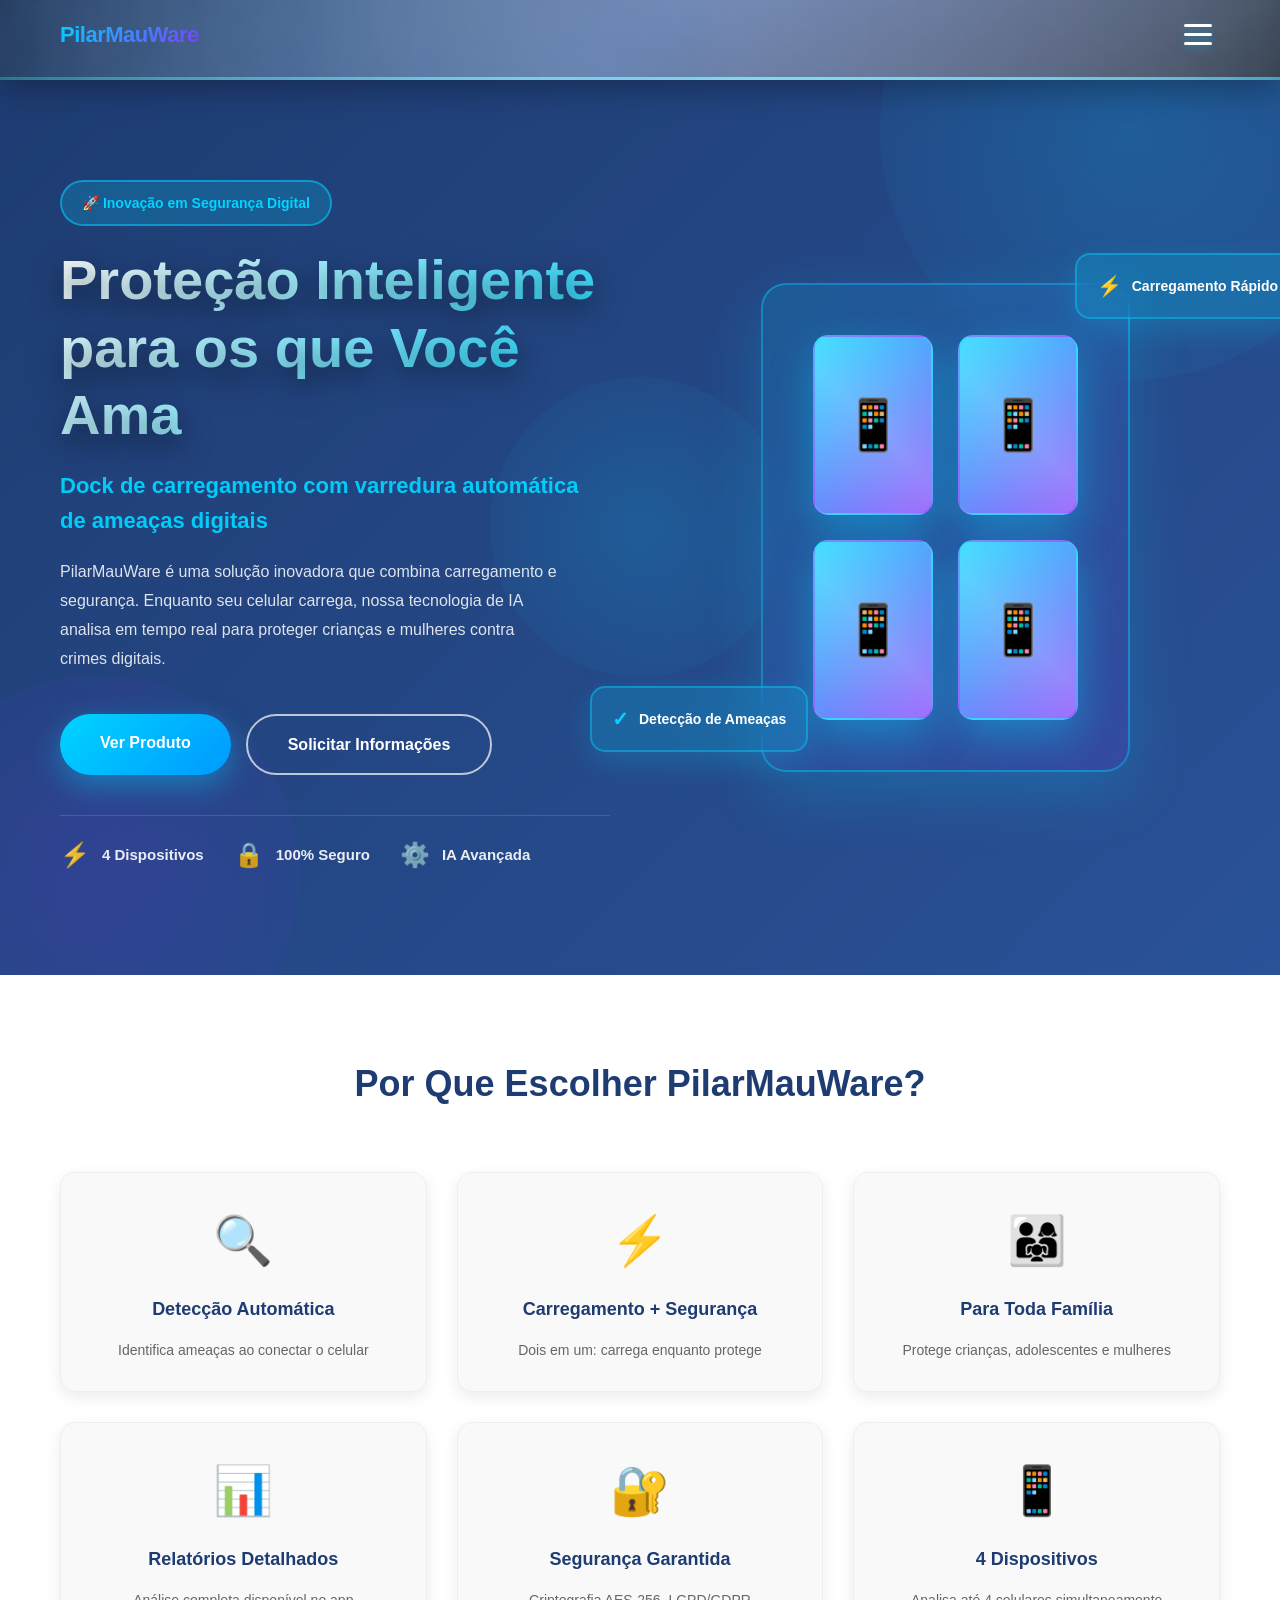
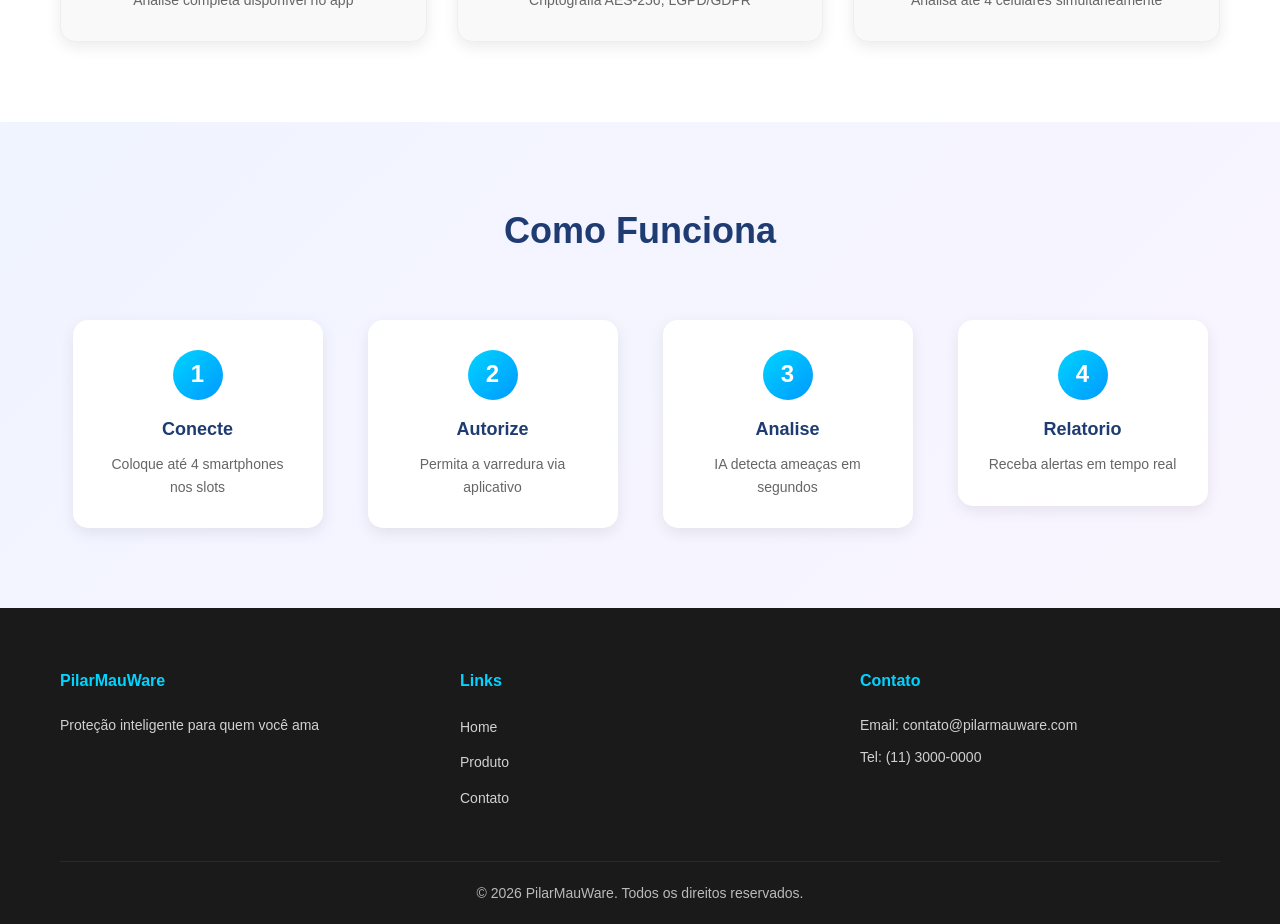
==== index.html @ a8545cc5 "Add files via upload" ====
<!DOCTYPE html>
<html lang="pt-BR">
<head>
    <!-- METADADOS OBRIGATÓRIOS -->
    <meta charset="UTF-8">
    <meta name="viewport" content="width=device-width, initial-scale=1.0">
    <meta name="description" content="PilarMauWare - Dock de carregamento inteligente com varredura de segurança">
    <title>PilarMauWare - Proteção Inteligente para Quem Você Ama</title>
    
    <!-- LINK DO CSS -->
    <link rel="stylesheet" href="css/style.css">
    <link rel="stylesheet" href="css/responsive.css">
</head>
<body>
    <!-- HEADER COM NAVEGAÇÃO -->
    <header class="header">
        <div class="header-background"></div>
        <nav class="navbar">
            <div class="container">
                <div class="logo">
                    <img src="img/ChatGPT Image 23 de fev. de 2026, 15_00_35.png" alt="PilarMauWare Logo" class="logo-img">
                    <span class="logo-text">PilarMauWare</span>
                </div>
                <div class="nav-container">
                    <button class="hamburger" id="hamburger">
                        <span></span>
                        <span></span>
                        <span></span>
                    </button>
                    <ul class="nav-menu" id="navMenu">
                        <li><a href="index.html" class="nav-link">Home</a></li>
                        <li><a href="produto.html" class="nav-link">Produto</a></li>
                        <li><a href="contato.html" class="nav-link">Contato</a></li>
                    </ul>
                </div>
            </div>
        </nav>
    </header>

    <!-- CONTEÚDO PRINCIPAL -->
    <main class="main-content">
        <!-- SEÇÃO HERO - APRESENTAÇÃO DO PRODUTO -->
        <section class="hero">
            <div class="hero-background-shapes">
                <div class="shape shape-1"></div>
                <div class="shape shape-2"></div>
                <div class="shape shape-3"></div>
            </div>
            <div class="container">
                <div class="hero-content">
                    <div class="hero-badge">🚀 Inovação em Segurança Digital</div>
                    <h1 class="hero-title">Proteção Inteligente para os que Você Ama</h1>
                    <p class="hero-subtitle">Dock de carregamento com varredura automática de ameaças digitais</p>
                    <p class="hero-description">
                        PilarMauWare é uma solução inovadora que combina carregamento e segurança. 
                        Enquanto seu celular carrega, nossa tecnologia de IA analisa em tempo real 
                        para proteger crianças e mulheres contra crimes digitais.
                    </p>
                    <div class="hero-buttons">
                        <a href="produto.html" class="btn btn-primary">Ver Produto</a>
                        <a href="contato.html" class="btn btn-secondary">Solicitar Informações</a>
                    </div>
                    <div class="hero-features">
                        <div class="feature-item">
                            <span class="feature-icon">⚡</span>
                            <span class="feature-text">4 Dispositivos</span>
                        </div>
                        <div class="feature-item">
                            <span class="feature-icon">🔒</span>
                            <span class="feature-text">100% Seguro</span>
                        </div>
                        <div class="feature-item">
                            <span class="feature-icon">⚙️</span>
                            <span class="feature-text">IA Avançada</span>
                        </div>
                    </div>
                </div>
                <div class="hero-image">
                    <div class="dock-mockup">
                        <div class="slot slot-1">
                            <div class="phone-icon">📱</div>
                        </div>
                        <div class="slot slot-2">
                            <div class="phone-icon">📱</div>
                        </div>
                        <div class="slot slot-3">
                            <div class="phone-icon">📱</div>
                        </div>
                        <div class="slot slot-4">
                            <div class="phone-icon">📱</div>
                        </div>
                    </div>
                    <div class="floating-card card-1">
                        <span class="card-icon">✓</span>
                        <p>Detecção de Ameaças</p>
                    </div>
                    <div class="floating-card card-2">
                        <span class="card-icon">⚡</span>
                        <p>Carregamento Rápido</p>
                    </div>
                </div>
            </div>
        </section>

        <!-- SEÇÃO DE BENEFICIOS -->
        <section class="benefits">
            <div class="container-centered">
                <h2 class="section-title">Por Que Escolher PilarMauWare?</h2>
                <div class="benefits-grid">
                    <div class="benefit-card">
                        <span class="benefit-icon">🔍</span>
                        <h3>Detecção Automática</h3>
                        <p>Identifica ameaças ao conectar o celular</p>
                    </div>
                    <div class="benefit-card">
                        <span class="benefit-icon">⚡</span>
                        <h3>Carregamento + Segurança</h3>
                        <p>Dois em um: carrega enquanto protege</p>
                    </div>
                    <div class="benefit-card">
                        <span class="benefit-icon">👨‍👩‍👧</span>
                        <h3>Para Toda Família</h3>
                        <p>Protege crianças, adolescentes e mulheres</p>
                    </div>
                    <div class="benefit-card">
                        <span class="benefit-icon">📊</span>
                        <h3>Relatórios Detalhados</h3>
                        <p>Análise completa disponível no app</p>
                    </div>
                    <div class="benefit-card">
                        <span class="benefit-icon">🔐</span>
                        <h3>Segurança Garantida</h3>
                        <p>Criptografia AES-256, LGPD/GDPR</p>
                    </div>
                    <div class="benefit-card">
                        <span class="benefit-icon">📱</span>
                        <h3>4 Dispositivos</h3>
                        <p>Analisa até 4 celulares simultaneamente</p>
                    </div>
                </div>
            </div>
        </section>

        <section class="how-it-works">
            <div class="container-centered">
                <h2 class="section-title">Como Funciona</h2>
                <div class="steps-container">
                    <div class="step">
                        <div class="step-number">1</div>
                        <h3>Conecte</h3>
                        <p>Coloque até 4 smartphones nos slots</p>
                    </div>
                    <div class="step">
                        <div class="step-number">2</div>
                        <h3>Autorize</h3>
                        <p>Permita a varredura via aplicativo</p>
                    </div>
                    <div class="step">
                        <div class="step-number">3</div>
                        <h3>Analise</h3>
                        <p>IA detecta ameaças em segundos</p>
                    </div>
                    <div class="step">
                        <div class="step-number">4</div>
                        <h3>Relatorio</h3>
                        <p>Receba alertas em tempo real</p>
                    </div>
                </div>
            </div>
        </section>
    </main>

    <!-- FOOTER -->
    <footer class="footer">
        <div class="container-centered">
            <div class="footer-content">
                <div class="footer-section">
                    <h4>PilarMauWare</h4>
                    <p>Proteção inteligente para quem você ama</p>
                </div>
                <div class="footer-section">
                    <h4>Links</h4>
                    <ul class="footer-links">
                        <li><a href="index.html">Home</a></li>
                        <li><a href="produto.html">Produto</a></li>
                        <li><a href="contato.html">Contato</a></li>
                    </ul>
                </div>
                <div class="footer-section">
                    <h4>Contato</h4>
                    <p>Email: contato@pilarmauware.com</p>
                    <p>Tel: (11) 3000-0000</p>
                </div>
            </div>
            <div class="footer-bottom">
                <p>&copy; 2026 PilarMauWare. Todos os direitos reservados.</p>
            </div>
        </div>
    </footer>

    <!-- BOTÃO VOLTAR AO TOPO -->
    <button id="backToTop" class="back-to-top" title="Voltar ao topo">
        <span>↑</span>
    </button>

    <!-- JAVASCRIPT -->
    <script src="js/script.js"></script>
</body>
</html>
---- css/style.css ----
/* ================================================== */
/*     PILARMAUWARE - CSS ORGANIZADO E RESPONSIVO    */
/* ================================================== */

/* ==================== RESET E BASE ==================== */

* {
    margin: 0;
    padding: 0;
    box-sizing: border-box;
}

html {
    scroll-behavior: smooth;
}

body {
    font-family: 'Segoe UI', Tahoma, Geneva, Verdana, sans-serif;
    line-height: 1.6;
    color: #333;
    background-color: #f5f5f5;
}

body.menu-open {
    overflow: hidden;
}

/* ==================== CONTAINERS ==================== */

.container {
    max-width: 1200px;
    margin: 0 auto;
    padding: 0 20px;
    display: flex;
    justify-content: space-between;
    align-items: center;
    width: 100%;
    gap: 40px;
}

.container-centered {
    max-width: 1200px;
    margin: 0 auto;
    padding: 0 20px;
    width: 100%;
}

/* ==================== HEADER E NAVEGAÇÃO ==================== */

.header {
    background-image: url('../img/ChatGPT Image 20 de fev. de 2026, 16_58_26.png');
    background-size: cover;
    background-position: center;
    background-repeat: no-repeat;
    background-attachment: fixed;
    position: sticky;
    top: 0;
    z-index: 100;
    color: white;
    padding: 0;
    min-height: 80px;
    border-bottom: 3px solid rgba(0, 212, 255, 0.4);
    box-shadow: 0 8px 32px rgba(0, 0, 0, 0.3);
}

.header::before {
    content: '';
    position: absolute;
    top: 0;
    left: 0;
    right: 0;
    bottom: 0;
    background: linear-gradient(135deg, rgba(30, 60, 114, 0.6) 0%, rgba(42, 82, 152, 0.6) 50%, rgba(15, 32, 39, 0.6) 100%);
    pointer-events: none;
    z-index: 0;
}

.header-background {
    position: absolute;
    top: 0;
    left: 0;
    right: 0;
    height: 100%;
    opacity: 0.3;
    background: radial-gradient(circle at 20% 50%, rgba(0, 212, 255, 0.15) 0%, transparent 50%),
                radial-gradient(circle at 80% 50%, rgba(127, 57, 251, 0.15) 0%, transparent 50%);
    pointer-events: none;
    z-index: 2;
}

@keyframes gradientShift {
    0% { background-position: 0% 50%; }
    50% { background-position: 100% 50%; }
    100% { background-position: 0% 50%; }
}

.navbar {
    width: 100%;
    position: relative;
    z-index: 100;
}

.navbar .container {
    display: flex;
    justify-content: space-between;
    align-items: center;
    padding: 16px 20px;
    gap: 40px;
    position: relative;
    z-index: 100;
    height: 100%;
}

.nav-container {
    display: flex;
    align-items: center;
    gap: 25px;
    position: relative;
}

.logo {
    display: flex;
    align-items: center;
    gap: 12px;
    font-size: 22px;
    font-weight: 900;
    white-space: nowrap;
    transition: all 0.3s ease;
    letter-spacing: -0.5px;
}

.logo:hover {
    transform: scale(1.02);
}

.logo-img {
    display: none;
}

.logo:hover .logo-img {
    filter: drop-shadow(0 6px 20px rgba(0, 212, 255, 0.6));
}

.logo-text {
    background: linear-gradient(135deg, #00d4ff, #7f39fb);
    -webkit-background-clip: text;
    -webkit-text-fill-color: transparent;
    background-clip: text;
    font-weight: 700;
}

.nav-link {
    color: white;
    text-decoration: none;
    transition: all 0.3s ease;
    font-weight: 600;
    font-size: 15px;
    position: relative;
    padding-bottom: 6px;
}

.nav-link::after {
    content: '';
    position: absolute;
    bottom: 0;
    left: 0;
    width: 0;
    height: 2px;
    background: linear-gradient(135deg, #00d4ff, #7f39fb);
    transition: width 0.3s ease;
}

.nav-link:hover::after,
.nav-link.active::after {
    width: 100%;
}

.nav-link:hover,
.nav-link.active {
    color: #00d4ff;
    text-shadow: 0 0 10px rgba(0, 212, 255, 0.5);
}

.hamburger {
    display: flex;
    flex-direction: column;
    background: none;
    border: none;
    cursor: pointer;
    padding: 8px;
    gap: 6px;
    z-index: 102;
    transition: all 0.3s ease;
    position: relative;
    pointer-events: auto;
}

.hamburger:hover {
    transform: scale(1.1);
}

.hamburger span {
    width: 28px;
    height: 3px;
    background: white;
    border-radius: 3px;
    transition: all 0.3s ease;
    box-shadow: 0 2px 8px rgba(0, 212, 255, 0.4);
}

.hamburger.active span:nth-child(1) {
    transform: rotate(45deg) translate(10px, 10px);
}

.hamburger.active span:nth-child(2) {
    opacity: 0;
}

.hamburger.active span:nth-child(3) {
    transform: rotate(-45deg) translate(7px, -7px);
}

.nav-menu {
    position: fixed;
    top: 0;
    left: 0;
    right: 0;
    bottom: 0;
    width: 100vw;
    height: 100vh;
    background-image: url('../img/ChatGPT Image 20 de fev. de 2026, 16_58_26.png');
    background-size: cover;
    background-position: center;
    background-attachment: fixed;
    display: flex;
    flex-direction: column;
    gap: 40px;
    padding: 80px 40px;
    z-index: 99;
    opacity: 0;
    visibility: hidden;
    pointer-events: none;
    transition: opacity 0.5s cubic-bezier(0.4, 0, 0.2, 1),
                visibility 0.5s cubic-bezier(0.4, 0, 0.2, 1);
    justify-content: center;
    align-items: center;
    margin: 0;
    list-style: none;
}

.nav-menu::before {
    content: '';
    position: absolute;
    top: 0;
    left: 0;
    right: 0;
    bottom: 0;
    background: linear-gradient(135deg, rgba(30, 60, 114, 0.7) 0%, rgba(42, 82, 152, 0.7) 50%, rgba(15, 32, 39, 0.7) 100%);
    z-index: -1;
}

.nav-menu.active {
    opacity: 1;
    visibility: visible;
    pointer-events: auto;
}

.nav-menu li {
    width: auto;
    animation: slideUp 0.6s ease-out backwards;
}

.nav-menu li:nth-child(1) {
    animation-delay: 0.2s;
}

.nav-menu li:nth-child(2) {
    animation-delay: 0.4s;
}

.nav-menu li:nth-child(3) {
    animation-delay: 0.6s;
}

@keyframes slideUp {
    from {
        opacity: 0;
        transform: translateY(40px);
    }
    to {
        opacity: 1;
        transform: translateY(0);
    }
}

.nav-menu .nav-link {
    display: inline-block;
    padding: 20px 40px;
    border-radius: 15px;
    background: rgba(0, 212, 255, 0.2);
    border: 2px solid rgba(0, 212, 255, 0.4);
    font-size: 24px;
    font-weight: 700;
    transition: all 0.3s ease;
    backdrop-filter: blur(15px);
}

.nav-menu .nav-link:hover {
    background: rgba(0, 212, 255, 0.4);
    transform: scale(1.05);
    box-shadow: 0 0 30px rgba(0, 212, 255, 0.6);
}

.main-content {
    width: 100%;
}

/* ==================== HERO SECTION ==================== */

.hero {
    background: linear-gradient(135deg, #1e3c72 0%, #2a5298 25%, #0f2027 75%, #1a1a2e 100%);
    background-size: 400% 400%;
    animation: heroBgShift 15s ease infinite;
    color: white;
    padding: 100px 20px;
    min-height: 700px;
    display: flex;
    align-items: center;
    position: relative;
    overflow: hidden;
}

@keyframes heroBgShift {
    0% { background-position: 0% 50%; }
    50% { background-position: 100% 50%; }
    100% { background-position: 0% 50%; }
}

.hero-background-shapes {
    position: absolute;
    top: 0;
    left: 0;
    right: 0;
    bottom: 0;
    overflow: hidden;
    z-index: 0;
}

.shape {
    position: absolute;
    opacity: 0.15;
    border-radius: 50%;
}

.shape-1 {
    width: 500px;
    height: 500px;
    background: radial-gradient(circle, #00d4ff, transparent);
    top: -200px;
    right: -100px;
    animation: floatShape 20s ease-in-out infinite;
}

.shape-2 {
    width: 400px;
    height: 400px;
    background: radial-gradient(circle, #7f39fb, transparent);
    bottom: -100px;
    left: -100px;
    animation: floatShape 15s ease-in-out infinite reverse;
}

.shape-3 {
    width: 300px;
    height: 300px;
    background: radial-gradient(circle, #00d4ff, transparent);
    top: 50%;
    left: 50%;
    transform: translate(-50%, -50%);
    animation: floatShape 25s ease-in-out infinite 5s;
}

@keyframes floatShape {
    0%, 100% { transform: translate(0, 0); }
    50% { transform: translate(50px, 50px); }
}

.hero .container {
    flex-direction: row;
    gap: 60px;
    position: relative;
    z-index: 1;
}

.hero-content {
    flex: 1;
    display: flex;
    flex-direction: column;
    justify-content: center;
    animation: slideInLeft 1s ease-out;
}

@keyframes slideInLeft {
    from {
        opacity: 0;
        transform: translateX(-50px);
    }
    to {
        opacity: 1;
        transform: translateX(0);
    }
}

.hero-badge {
    display: inline-block;
    background: rgba(0, 212, 255, 0.2);
    border: 2px solid rgba(0, 212, 255, 0.5);
    color: #00d4ff;
    padding: 10px 20px;
    border-radius: 50px;
    font-size: 14px;
    font-weight: 600;
    margin-bottom: 20px;
    width: fit-content;
    backdrop-filter: blur(10px);
    animation: pulse 2s ease-in-out infinite;
}

@keyframes pulse {
    0%, 100% { box-shadow: 0 0 20px rgba(0, 212, 255, 0.3); }
    50% { box-shadow: 0 0 40px rgba(0, 212, 255, 0.6); }
}

.hero-title {
    font-size: 56px;
    font-weight: 900;
    margin-bottom: 20px;
    line-height: 1.2;
    text-shadow: 0 10px 30px rgba(0, 0, 0, 0.5);
    background: linear-gradient(135deg, #ffffff, #00d4ff);
    -webkit-background-clip: text;
    -webkit-text-fill-color: transparent;
    background-clip: text;
}

.hero-subtitle {
    font-size: 22px;
    margin-bottom: 20px;
    color: rgba(0, 212, 255, 0.95);
    font-weight: 600;
}

.hero-description {
    font-size: 16px;
    margin-bottom: 40px;
    color: rgba(255, 255, 255, 0.85);
    line-height: 1.8;
    max-width: 500px;
}

.hero-buttons {
    display: flex;
    gap: 15px;
    flex-wrap: wrap;
    margin-bottom: 40px;
}

.hero-features {
    display: flex;
    gap: 30px;
    flex-wrap: wrap;
    padding-top: 20px;
    border-top: 1px solid rgba(0, 212, 255, 0.3);
}

.feature-item {
    display: flex;
    align-items: center;
    gap: 12px;
    font-size: 15px;
    font-weight: 600;
    color: rgba(255, 255, 255, 0.9);
}

.feature-icon {
    font-size: 24px;
    display: flex;
    align-items: center;
    justify-content: center;
}

.hero-image {
    flex: 1;
    display: flex;
    justify-content: center;
    align-items: center;
    position: relative;
    animation: slideInRight 1s ease-out;
}

@keyframes slideInRight {
    from {
        opacity: 0;
        transform: translateX(50px);
    }
    to {
        opacity: 1;
        transform: translateX(0);
    }
}

.dock-mockup {
    display: grid;
    grid-template-columns: 1fr 1fr;
    gap: 25px;
    padding: 50px;
    background: linear-gradient(135deg, rgba(0, 212, 255, 0.15), rgba(127, 57, 251, 0.15));
    border-radius: 25px;
    border: 2px solid rgba(0, 212, 255, 0.4);
    backdrop-filter: blur(20px);
    box-shadow: 0 20px 60px rgba(0, 212, 255, 0.2);
    position: relative;
}

.slot {
    width: 120px;
    height: 180px;
    background: linear-gradient(135deg, #00d4ff, #7f39fb);
    border-radius: 15px;
    display: flex;
    align-items: center;
    justify-content: center;
    font-size: 60px;
    box-shadow: 0 15px 40px rgba(0, 212, 255, 0.4);
    transition: all 0.3s ease;
    border: 2px solid rgba(255, 255, 255, 0.2);
    position: relative;
    overflow: hidden;
}

.slot::before {
    content: '';
    position: absolute;
    top: -50%;
    left: -50%;
    width: 200%;
    height: 200%;
    background: linear-gradient(45deg, transparent, rgba(255, 255, 255, 0.3), transparent);
    animation: shine 3s ease-in-out infinite;
}

@keyframes shine {
    0% { transform: translateX(-100%) translateY(-100%); }
    100% { transform: translateX(100%) translateY(100%); }
}

.slot:hover {
    transform: scale(1.1) translateY(-10px);
    box-shadow: 0 25px 60px rgba(0, 212, 255, 0.6);
}

.phone-icon {
    font-size: 50px;
    position: relative;
    z-index: 1;
}

.slot-1 { animation: floatSlot 4s ease-in-out infinite 0s; }
.slot-2 { animation: floatSlot 4s ease-in-out infinite 0.3s; }
.slot-3 { animation: floatSlot 4s ease-in-out infinite 0.6s; }
.slot-4 { animation: floatSlot 4s ease-in-out infinite 0.9s; }

@keyframes floatSlot {
    0%, 100% { transform: translateY(0px); }
    50% { transform: translateY(-15px); }
}

.floating-card {
    position: absolute;
    background: rgba(0, 212, 255, 0.2);
    border: 2px solid rgba(0, 212, 255, 0.4);
    backdrop-filter: blur(15px);
    border-radius: 15px;
    padding: 15px 20px;
    display: flex;
    align-items: center;
    gap: 10px;
    font-size: 14px;
    font-weight: 600;
    color: white;
    box-shadow: 0 10px 30px rgba(0, 212, 255, 0.2);
    animation: floating 3s ease-in-out infinite;
}

.card-icon {
    font-size: 20px;
    color: #00d4ff;
}

.card-1 {
    bottom: 20px;
    left: -80px;
    animation: floating 3s ease-in-out infinite 0s;
}

.card-2 {
    top: -30px;
    right: -80px;
    animation: floating 3s ease-in-out infinite 1s;
}

@keyframes floating {
    0%, 100% { transform: translateY(0px) scale(1); }
    50% { transform: translateY(-15px) scale(1.05); }
}

/* ==================== BOTÕES ==================== */

.btn {
    padding: 16px 40px;
    border: none;
    border-radius: 50px;
    font-size: 16px;
    font-weight: bold;
    cursor: pointer;
    transition: all 0.3s ease;
    text-decoration: none;
    display: inline-block;
    text-align: center;
    position: relative;
    overflow: hidden;
}

.btn::before {
    content: '';
    position: absolute;
    top: 0;
    left: -100%;
    width: 100%;
    height: 100%;
    background: rgba(255, 255, 255, 0.3);
    transition: left 0.3s ease;
    z-index: 0;
}

.btn:hover::before {
    left: 100%;
}

.btn-primary {
    background: linear-gradient(135deg, #00d4ff, #0099ff);
    color: white;
    box-shadow: 0 10px 30px rgba(0, 212, 255, 0.4);
    position: relative;
    z-index: 1;
}

.btn-primary:hover {
    transform: translateY(-4px);
    box-shadow: 0 15px 50px rgba(0, 212, 255, 0.6);
    background: linear-gradient(135deg, #00e5ff, #00aaff);
}

.btn-secondary {
    background: transparent;
    color: white;
    border: 2px solid rgba(255, 255, 255, 0.7);
    position: relative;
    z-index: 1;
}

.btn-secondary:hover {
    border-color: #00d4ff;
    color: #00d4ff;
    box-shadow: 0 0 20px rgba(0, 212, 255, 0.5);
    background: transparent;
}

/* ==================== SEÇÃO DE BENEFÍCIOS ==================== */

.benefits {
    padding: 80px 20px;
    background: white;
}

.section-title {
    text-align: center;
    font-size: 36px;
    margin-bottom: 60px;
    color: #1e3c72;
}

.benefits-grid {
    display: grid;
    grid-template-columns: repeat(3, 1fr);
    gap: 30px;
}

.benefit-card {
    background: #f9f9f9;
    padding: 30px;
    border-radius: 15px;
    text-align: center;
    box-shadow: 0 5px 15px rgba(0, 0, 0, 0.08);
    transition: all 0.3s ease;
    border: 1px solid #eee;
}

.benefit-card:hover {
    transform: translateY(-10px);
    box-shadow: 0 15px 40px rgba(0, 0, 0, 0.15);
    border-color: #00d4ff;
}

.benefit-icon {
    font-size: 48px;
    margin-bottom: 15px;
    display: inline-block;
}

.benefit-card h3 {
    color: #1e3c72;
    margin-bottom: 15px;
    font-size: 18px;
}

.benefit-card p {
    color: #666;
    line-height: 1.6;
    font-size: 14px;
}

/* ==================== SEÇÃO COMO FUNCIONA ==================== */

.how-it-works {
    padding: 80px 20px;
    background: linear-gradient(135deg, #f0f4ff 0%, #f9f5ff 100%);
}

.steps-container {
    display: flex;
    justify-content: space-around;
    align-items: flex-start;
    flex-wrap: wrap;
    gap: 20px;
}

.step {
    background: white;
    padding: 30px;
    border-radius: 15px;
    text-align: center;
    flex: 1;
    min-width: 200px;
    max-width: 250px;
    box-shadow: 0 5px 15px rgba(0, 0, 0, 0.08);
}

.step-number {
    width: 50px;
    height: 50px;
    background: linear-gradient(135deg, #00d4ff, #0099ff);
    color: white;
    border-radius: 50%;
    display: flex;
    align-items: center;
    justify-content: center;
    font-size: 24px;
    font-weight: bold;
    margin: 0 auto 15px;
}

.step h3 {
    color: #1e3c72;
    margin-bottom: 10px;
    font-size: 18px;
}

.step p {
    color: #666;
    font-size: 14px;
}

/* ==================== FOOTER ==================== */

.footer {
    background: #1a1a1a;
    color: white;
    padding: 60px 20px 20px;
}

.footer-content {
    display: flex;
    flex-wrap: wrap;
    gap: 40px;
    margin-bottom: 40px;
}

.footer-section {
    flex: 1;
    min-width: 200px;
}

.footer-section h4 {
    margin-bottom: 20px;
    color: #00d4ff;
    font-size: 16px;
}

.footer-section p {
    opacity: 0.8;
    line-height: 1.6;
    font-size: 14px;
    margin-bottom: 10px;
}

.footer-links {
    list-style: none;
}

.footer-links li {
    margin-bottom: 10px;
}

.footer-links a {
    color: rgba(255, 255, 255, 0.8);
    text-decoration: none;
    transition: color 0.3s ease;
    font-size: 14px;
}

.footer-links a:hover {
    color: #00d4ff;
}

.footer-bottom {
    text-align: center;
    padding-top: 20px;
    border-top: 1px solid rgba(255, 255, 255, 0.1);
    opacity: 0.7;
    font-size: 14px;
}

/* ==================== FORM STYLES ==================== */


.form-group {
    margin-bottom: 20px;
}

.form-group.full-width {
    grid-column: 1 / -1;
}

.form-group label {
    display: block;
    margin-bottom: 8px;
    font-weight: 500;
    color: #333;
    font-size: 14px;
}

.contact-form {
    display: grid;
    grid-template-columns: 1fr 1fr;
    gap: 20px;
    max-width: 800px;
    margin: 0 auto;
    padding: 30px;
    background: white;
    border-radius: 15px;
    box-shadow: 0 5px 15px rgba(0, 0, 0, 0.1);
}

.contact-form input,
.contact-form textarea,
.contact-form select {
    padding: 12px 15px;
    border: none;
    border-radius: 8px;
    font-family: inherit;
    font-size: 14px;
    border: 1px solid #ddd;
    transition: all 0.3s ease;
}

.contact-form input:focus,
.contact-form textarea:focus,
.contact-form select:focus {
    outline: none;
    border-color: #00d4ff;
    box-shadow: 0 0 0 3px rgba(0, 212, 255, 0.2);
}

.contact-form textarea {
    resize: vertical;
}

.form-error {
    color: #e74c3c;
    font-size: 12px;
    margin-top: 5px;
    display: none;
}

.form-success {
    grid-column: 1 / -1;
    color: #27ae60;
    font-size: 14px;
    padding: 15px;
    background: rgba(39, 174, 96, 0.1);
    border-radius: 8px;
    display: none;
}

.form-checkbox {
    grid-column: 1 / -1;
    display: flex;
    align-items: center;
    gap: 10px;
    margin: 10px 0;
}

.form-checkbox input {
    width: 20px;
    height: 20px;
    margin: 0;
    cursor: pointer;
}

.form-checkbox label {
    margin: 0;
    cursor: pointer;
    font-weight: normal;
}

/* ==================== PÁGINA PRODUTO ==================== */

.price-box {
    background: linear-gradient(135deg, #00d4ff, #0099ff);
    color: white;
    padding: 20px 30px;
    border-radius: 12px;
    margin: 20px 0;
    box-shadow: 0 5px 15px rgba(0, 212, 255, 0.3);
}

.price {
    display: block;
    font-size: 36px;
    font-weight: bold;
    margin-bottom: 5px;
}

.price-label {
    display: block;
    font-size: 14px;
    opacity: 0.95;
}

.product-image {
    display: flex;
    align-items: center;
    justify-content: center;
    background: rgba(255, 255, 255, 0.1);
    border-radius: 20px;
    padding: 40px;
    backdrop-filter: blur(10px);
    min-width: 280px;
}

.product-image img {
    max-width: 100%;
    height: auto;
    border-radius: 15px;
    box-shadow: 0 8px 32px rgba(0, 212, 255, 0.2);
}

.specs-detail-grid {
    display: grid;
    grid-template-columns: repeat(2, 1fr);
    gap: 30px;
    max-width: 1000px;
    margin: 0 auto;
}

.spec-detail {
    background: white;
    padding: 30px;
    border-radius: 15px;
    box-shadow: 0 5px 15px rgba(0, 0, 0, 0.08);
}

.spec-detail h3 {
    color: #1e3c72;
    margin-bottom: 20px;
    font-size: 18px;
}

.spec-detail ul {
    list-style: none;
}

.spec-detail li {
    padding: 10px 0;
    border-bottom: 1px solid #eee;
    color: #666;
}

.spec-detail li:last-child {
    border-bottom: none;
}

.package-contents {
    display: grid;
    grid-template-columns: repeat(2, 1fr);
    gap: 15px;
    max-width: 800px;
    margin: 0 auto;
    padding: 30px;
    background: white;
    border-radius: 15px;
    box-shadow: 0 5px 15px rgba(0, 0, 0, 0.08);
}

.item-check {
    padding: 15px;
    background: #f9f9f9;
    border-radius: 8px;
    border-left: 4px solid #27ae60;
    font-weight: 500;
    color: #333;
}

.purchase-section {
    padding: 80px 20px;
    background: white;
}

.purchase-container {
    display: grid;
    grid-template-columns: 1fr 2fr;
    gap: 40px;
    max-width: 1200px;
    margin: 0 auto;
}

.order-summary {
    background: #f9f9f9;
    padding: 30px;
    border-radius: 15px;
    height: fit-content;
    position: sticky;
    top: 100px;
}

.order-summary h3 {
    color: #1e3c72;
    margin-bottom: 20px;
}

.summary-item {
    display: flex;
    justify-content: space-between;
    padding: 15px 0;
    border-bottom: 1px solid #ddd;
}

.summary-item .free {
    color: #27ae60;
    font-weight: bold;
}

.summary-divider {
    height: 2px;
    background: #1e3c72;
    margin: 20px 0;
}

.summary-total {
    display: flex;
    justify-content: space-between;
    font-size: 18px;
    font-weight: bold;
    color: #1e3c72;
}

.checkout-form {
    background: white;
    padding: 30px;
    border-radius: 15px;
    box-shadow: 0 5px 15px rgba(0, 0, 0, 0.08);
}

.checkout-form h3 {
    color: #1e3c72;
    margin: 30px 0 20px 0;
    font-size: 18px;
}

.checkout-form h3:first-child {
    margin-top: 0;
}

.checkout-form input,
.checkout-form select {
    width: 100%;
    padding: 12px 15px;
    margin-bottom: 15px;
    border: 1px solid #ddd;
    border-radius: 8px;
    font-family: inherit;
    font-size: 14px;
    transition: all 0.3s ease;
}

.checkout-form input:focus,
.checkout-form select:focus {
    outline: none;
    border-color: #00d4ff;
    box-shadow: 0 0 0 3px rgba(0, 212, 255, 0.2);
}

.reviews-section {
    padding: 80px 20px;
    background: linear-gradient(135deg, #f0f4ff 0%, #f9f5ff 100%);
}

.reviews-grid {
    display: grid;
    grid-template-columns: repeat(3, 1fr);
    gap: 30px;
    max-width: 1200px;
    margin: 0 auto;
}

.review-card {
    background: white;
    padding: 30px;
    border-radius: 15px;
    box-shadow: 0 5px 15px rgba(0, 0, 0, 0.08);
    text-align: center;
}

.stars {
    font-size: 24px;
    margin-bottom: 15px;
}

.review-card p {
    color: #666;
    line-height: 1.6;
    margin-bottom: 15px;
}

.review-author {
    font-weight: bold;
    color: #1e3c72;
}

/* ==================== PÁGINA CONTATO ==================== */

.contact-icons {
    display: grid;
    grid-template-columns: 1fr 1fr 1fr;
    gap: 20px;
    padding: 40px;
}

.icon-item {
    font-size: 80px;
    display: flex;
    align-items: center;
    justify-content: center;
    background: rgba(255, 255, 255, 0.1);
    border-radius: 15px;
    backdrop-filter: blur(10px);
}

.contact-content {
    padding: 80px 20px;
    background: white;
}

.contact-wrapper {
    max-width: 1200px;
    margin: 0 auto;
    display: grid;
    grid-template-columns: 1.5fr 1fr;
    gap: 40px;
}

.contact-form-section {
    order: 1;
}

.contact-info-section {
    order: 2;
}

.contact-form-section h2,
.contact-info-section h2 {
    margin-bottom: 30px;
}

.info-box {
    background: #f9f9f9;
    padding: 25px;
    border-radius: 12px;
    margin-bottom: 25px;
    border-left: 4px solid #00d4ff;
}

.info-box h3 {
    color: #1e3c72;
    margin-bottom: 15px;
    font-size: 16px;
}

.info-box p {
    color: #666;
    margin-bottom: 8px;
    font-size: 14px;
}

.info-box a {
    color: #00d4ff;
    text-decoration: none;
    transition: color 0.3s ease;
}

.info-box a:hover {
    color: #0099ff;
    text-decoration: underline;
}

.info-box.social {
    background: linear-gradient(135deg, #f0f4ff, #f9f5ff);
    display: flex;
    flex-direction: column;
    align-items: center;
    text-align: center;
}

.info-box.social .social-links {
    width: 100%;
}

.faq-section {
    padding: 80px 20px;
    background: linear-gradient(135deg, #f0f4ff 0%, #f9f5ff 100%);
}

.faq-grid {
    display: grid;
    grid-template-columns: repeat(2, 1fr);
    gap: 30px;
    max-width: 1000px;
    margin: 0 auto;
}

.faq-item {
    background: white;
    padding: 25px;
    border-radius: 12px;
    box-shadow: 0 5px 15px rgba(0, 0, 0, 0.08);
    border: 1px solid #eee;
}

.faq-item h3 {
    color: #1e3c72;
    margin-bottom: 15px;
    font-size: 16px;
}

.faq-item p {
    color: #666;
    font-size: 14px;
    line-height: 1.6;
}

/* ==================== ANIMAÇÕES CSS ==================== */

@keyframes fadeInDown {
    from {
        opacity: 0;
        transform: translateY(-20px);
    }
    to {
        opacity: 1;
        transform: translateY(0);
    }
}

@keyframes fadeInUp {
    from {
        opacity: 0;
        transform: translateY(20px);
    }
    to {
        opacity: 1;
        transform: translateY(0);
    }
}

@keyframes slideInLeft {
    from {
        opacity: 0;
        transform: translateX(-30px);
    }
    to {
        opacity: 1;
        transform: translateX(0);
    }
}

@keyframes slideInRight {
    from {
        opacity: 0;
        transform: translateX(30px);
    }
    to {
        opacity: 1;
        transform: translateX(0);
    }
}

@keyframes pulse {
    0%, 100% {
        box-shadow: 0 0 0 0 rgba(0, 212, 255, 0.7);
    }
    50% {
        box-shadow: 0 0 0 10px rgba(0, 212, 255, 0);
    }
}

@keyframes glow {
    0%, 100% {
        text-shadow: 0 0 5px rgba(0, 212, 255, 0.5);
    }
    50% {
        text-shadow: 0 0 20px rgba(0, 212, 255, 0.8);
    }
}

.hero-title {
    animation: fadeInDown 0.8s ease-out;
}

.hero-subtitle {
    animation: fadeInDown 0.8s ease-out 0.2s both;
}

.hero-description {
    animation: fadeInUp 0.8s ease-out 0.4s both;
}

.hero-buttons {
    animation: fadeInUp 0.8s ease-out 0.6s both;
}

.benefit-card {
    animation: fadeInUp 0.6s ease-out both;
}

.benefit-card:nth-child(1) { animation-delay: 0.1s; }
.benefit-card:nth-child(2) { animation-delay: 0.2s; }
.benefit-card:nth-child(3) { animation-delay: 0.3s; }
.benefit-card:nth-child(4) { animation-delay: 0.4s; }
.benefit-card:nth-child(5) { animation-delay: 0.5s; }
.benefit-card:nth-child(6) { animation-delay: 0.6s; }

.step {
    animation: slideInLeft 0.6s ease-out both;
}

.step:nth-child(2n) {
    animation-name: slideInRight;
}

.step:nth-child(1) { animation-delay: 0.1s; }
.step:nth-child(2) { animation-delay: 0.2s; }
.step:nth-child(3) { animation-delay: 0.3s; }
.step:nth-child(4) { animation-delay: 0.4s; }

.btn-primary {
    position: relative;
}

.btn-primary:hover {
    animation: pulse 0.6s;
}

/* ==================== RESPONSIVE - TABLET (até 900px) ==================== */

@media (max-width: 900px) {
    .specs-detail-grid,
    .reviews-grid,
    .faq-grid {
        grid-template-columns: 1fr;
    }

    .purchase-container {
        grid-template-columns: 1fr;
    }

    .order-summary {
        position: static;
        top: auto;
    }

    .contact-wrapper {
        grid-template-columns: 1fr;
    }

    .contact-form-section {
        order: 1;
    }

    .contact-info-section {
        order: 2;
    }

    .contact-form {
        grid-template-columns: 1fr;
    }

    .package-contents {
        grid-template-columns: 1fr;
    }
}

/* ==================== RESPONSIVE - MOBILE (até 600px) ==================== */

@media (max-width: 600px) {
    .navbar .container {
        flex-direction: row;
        align-items: center;
        gap: 15px;
    }

    .nav-container {
        gap: 15px;
    }

    .form-group {
        margin-bottom: 15px;
    }

    .contact-form {
        grid-template-columns: 1fr;
        padding: 20px;
        gap: 15px;
    }

    .price-box {
        padding: 15px 20px;
    }

    .price {
        font-size: 28px;
    }

    .price-label {
        font-size: 12px;
    }

    .product-image {
        padding: 20px;
        min-width: 200px;
    }

    .specs-detail-grid {
        grid-template-columns: 1fr;
        gap: 20px;
    }

    .spec-detail {
        padding: 20px;
    }

    .package-contents {
        grid-template-columns: 1fr;
        padding: 20px;
        gap: 12px;
    }

    .item-check {
        padding: 12px;
        font-size: 14px;
    }

    .purchase-section {
        padding: 40px 20px;
    }

    .purchase-container {
        gap: 20px;
    }

    .order-summary {
        padding: 20px;
    }

    .checkout-form {
        padding: 20px;
    }

    .checkout-form input,
    .checkout-form select {
        margin-bottom: 12px;
        padding: 10px 12px;
        font-size: 13px;
    }

    .reviews-section {
        padding: 40px 20px;
    }

    .reviews-grid {
        gap: 20px;
    }

    .review-card {
        padding: 20px;
    }

    .stars {
        font-size: 20px;
    }

    .contact-icons {
        grid-template-columns: 1fr;
        gap: 15px;
        padding: 20px;
    }

    .icon-item {
        font-size: 60px;
        padding: 30px;
    }

    .contact-content {
        padding: 40px 20px;
    }

    .contact-wrapper {
        gap: 30px;
    }

    .info-box {
        padding: 20px;
        margin-bottom: 20px;
    }

    .info-box h3 {
        font-size: 14px;
    }

    .info-box p {
        font-size: 13px;
    }

    .faq-section {
        padding: 40px 20px;
    }

    .faq-grid {
        gap: 20px;
    }

    .faq-item {
        padding: 20px;
    }

    .faq-item h3 {
        font-size: 14px;
    }

    .faq-item p {
        font-size: 13px;
    }
}

/* ==================== BOT\u00c3O VOLTAR AO TOPO ==================== */

.back-to-top {
    position: fixed;
    bottom: 30px;
    right: 30px;
    width: 50px;
    height: 50px;
    background: linear-gradient(135deg, #00d4ff 0%, #7f39fb 100%);
    border: none;
    border-radius: 50%;
    color: white;
    font-size: 24px;
    cursor: pointer;
    display: flex;
    align-items: center;
    justify-content: center;
    opacity: 0;
    visibility: hidden;
    pointer-events: none;
    transition: all 0.3s ease;
    box-shadow: 0 8px 16px rgba(0, 212, 255, 0.3);
    z-index: 99;
}

.back-to-top:hover {
    transform: translateY(-5px);
    box-shadow: 0 12px 24px rgba(0, 212, 255, 0.5);
}

.back-to-top:active {
    transform: translateY(-2px);
}

.back-to-top.show {
    opacity: 1;
    visibility: visible;
    pointer-events: auto;
}

@media (max-width: 768px) {
    .back-to-top {
        bottom: 20px;
        right: 20px;
        width: 45px;
        height: 45px;
        font-size: 20px;
    }
}
---- css/responsive.css ----
/* ================================================== */
/*     PILARMAUWARE - RESPONSIVIDADE COMPLETA        */
/* ================================================== */

/* ==================== TABLET (768px - 1024px) ==================== */

@media (max-width: 1024px) {
    .hero {
        padding: 70px 30px;
        min-height: 550px;
    }

    .hero .container {
        gap: 40px;
    }

    .hero-title {
        font-size: 42px;
    }

    .hero-subtitle {
        font-size: 18px;
    }

    .benefits-grid {
        grid-template-columns: repeat(2, 1fr);
    }

    .steps-container {
        grid-template-columns: repeat(2, 1fr);
    }

    .dock-mockup {
        padding: 35px;
        gap: 18px;
    }

    .slot {
        width: 100px;
        height: 160px;
    }

    .section-title {
        font-size: 32px;
    }
}

/* ==================== MOBILE LANDSCAPE (600px - 768px) ==================== */

@media (max-width: 768px) and (orientation: landscape) {
    .hero {
        padding: 40px 20px;
        min-height: auto;
    }

    .hero .container {
        flex-direction: row;
        gap: 20px;
    }

    .hero-title {
        font-size: 28px;
    }

    .hero-buttons {
        flex-direction: row;
        flex-wrap: wrap;
    }

    .hero-image {
        min-width: 300px;
    }

    .dock-mockup {
        padding: 20px;
        gap: 12px;
    }

    .slot {
        width: 70px;
        height: 110px;
        font-size: 30px;
    }
}

/* ==================== MOBILE (até 600px) ==================== */

@media (max-width: 600px) {
    /* ========== GERAL ========== */
    * {
        margin: 0;
        padding: 0;
        box-sizing: border-box;
    }

    html {
        font-size: 14px;
    }

    body {
        overflow-x: hidden;
    }

    .container {
        max-width: 100%;
        padding: 0 15px;
    }

    .container-centered {
        max-width: 100%;
        padding: 0 15px;
    }

    /* ========== HEADER ========== */
    .header {
        min-height: 70px;
    }

    .navbar .container {
        padding: 14px 15px;
        gap: 20px;
    }

    .logo {
        font-size: 16px;
        gap: 8px;
    }

    .logo-text {
        font-size: 14px;
        font-weight: 800;
    }

    .nav-container {
        gap: 10px;
    }

    .hamburger {
        padding: 6px;
        min-width: 36px;
        min-height: 36px;
    }

    .hamburger span {
        width: 22px;
        height: 2.5px;
    }

    /* ========== HERO SECTION ========== */
    .hero {
        padding: 50px 15px;
        min-height: auto;
    }

    .hero .container {
        flex-direction: column;
        gap: 25px;
    }

    .hero-content {
        text-align: center;
    }

    .hero-badge {
        font-size: 11px;
        padding: 7px 14px;
        margin-bottom: 15px;
    }

    .hero-title {
        font-size: 28px;
        line-height: 1.2;
        margin-bottom: 15px;
    }

    .hero-subtitle {
        font-size: 14px;
        margin-bottom: 15px;
    }

    .hero-description {
        font-size: 13px;
        margin-bottom: 20px;
        line-height: 1.6;
    }

    .hero-buttons {
        flex-direction: column;
        gap: 10px;
        margin-bottom: 20px;
    }

    .btn {
        width: 100%;
        padding: 12px 20px;
        font-size: 13px;
    }

    .hero-features {
        flex-direction: column;
        gap: 12px;
        padding-top: 12px;
        border-top: 1px solid rgba(0, 212, 255, 0.3);
    }

    .feature-item {
        justify-content: center;
        font-size: 13px;
    }

    .feature-icon {
        font-size: 20px;
    }

    .hero-image {
        width: 100%;
    }

    .dock-mockup {
        grid-template-columns: 1fr 1fr;
        gap: 12px;
        padding: 25px;
        border-radius: 12px;
    }

    .slot {
        width: 70px;
        height: 110px;
        font-size: 32px;
        border-radius: 8px;
    }

    .phone-icon {
        font-size: 36px;
    }

    .floating-card {
        padding: 10px 12px;
        font-size: 11px;
        border-radius: 10px;
    }

    .card-1 {
        bottom: auto;
        top: 50%;
        left: 10px;
        transform: translateY(-50%);
    }

    .card-2 {
        top: auto;
        bottom: 50%;
        right: 10px;
        transform: translateY(50%);
    }

    /* ========== BENEFITS SECTION ========== */
    .benefits {
        padding: 40px 15px;
    }

    .section-title {
        font-size: 22px;
        margin-bottom: 30px;
    }

    .benefits-grid {
        grid-template-columns: 1fr;
        gap: 15px;
    }

    .benefit-card {
        padding: 18px;
        text-align: center;
    }

    .benefit-icon {
        font-size: 28px;
        margin-bottom: 10px;
    }

    .benefit-card h3 {
        font-size: 14px;
        margin-bottom: 8px;
    }

    .benefit-card p {
        font-size: 12px;
    }

    /* ========== HOW IT WORKS ========== */
    .how-it-works {
        padding: 40px 15px;
    }

    .steps-container {
        grid-template-columns: 1fr;
        gap: 15px;
    }

    .step {
        padding: 18px;
        text-align: center;
    }

    .step-number {
        width: 40px;
        height: 40px;
        font-size: 18px;
        margin: 0 auto 10px;
    }

    .step h3 {
        font-size: 14px;
        margin-bottom: 8px;
    }

    .step p {
        font-size: 12px;
    }

    /* ========== MENU HAMBURGUER ========== */
    .nav-menu {
        padding: 50px 20px;
        gap: 25px;
    }

    .nav-menu li {
        width: 100%;
    }

    .nav-menu .nav-link {
        padding: 14px 25px;
        font-size: 16px;
        display: block;
        width: 100%;
    }

    /* ========== FOOTER ========== */
    .footer {
        padding: 30px 15px;
        background: #1e3c72;
    }

    .footer-content {
        flex-direction: column;
        gap: 20px;
        text-align: center;
    }

    .footer-section {
        border-bottom: 1px solid rgba(255, 255, 255, 0.1);
        padding-bottom: 15px;
    }

    .footer-section:last-child {
        border-bottom: none;
    }

    .footer-section h4 {
        font-size: 14px;
        margin-bottom: 8px;
    }

    .footer-section p,
    .footer-links li,
    .footer-links a {
        font-size: 12px;
    }

    .footer-bottom {
        margin-top: 15px;
        padding-top: 15px;
        border-top: 1px solid rgba(255, 255, 255, 0.1);
    }

    .footer-bottom p {
        font-size: 11px;
    }

    /* ========== FORMS ========== */
    .form-group {
        margin-bottom: 12px;
    }

    .form-group label {
        font-size: 12px;
    }

    .form-group input,
    .form-group textarea {
        font-size: 13px;
        padding: 10px;
    }

    .contact-form {
        grid-template-columns: 1fr;
        gap: 12px;
        padding: 15px;
    }

    /* ========== PRODUCT PAGE ========== */
    .specs-detail-grid {
        grid-template-columns: 1fr;
        gap: 15px;
    }

    .spec-detail {
        padding: 15px;
    }

    .package-contents {
        grid-template-columns: 1fr;
        padding: 15px;
        gap: 10px;
    }

    .item-check {
        padding: 10px;
        font-size: 12px;
    }

    /* ========== GERAL RESPONSIVO ========== */
    h1 {
        font-size: 24px;
    }

    h2 {
        font-size: 20px;
    }

    h3 {
        font-size: 16px;
    }

    p {
        font-size: 13px;
        line-height: 1.5;
    }
}

/* ==================== MOBILE EXTRA SMALL (até 360px) ==================== */

@media (max-width: 360px) {
    .logo-text {
        font-size: 12px;
    }

    .hero-title {
        font-size: 24px;
    }

    .hero-subtitle {
        font-size: 12px;
    }

    .btn {
        padding: 10px 15px;
        font-size: 12px;
    }

    .dock-mockup {
        padding: 20px;
        gap: 10px;
    }

    .slot {
        width: 60px;
        height: 100px;
        font-size: 28px;
    }

    .section-title {
        font-size: 18px;
    }
}
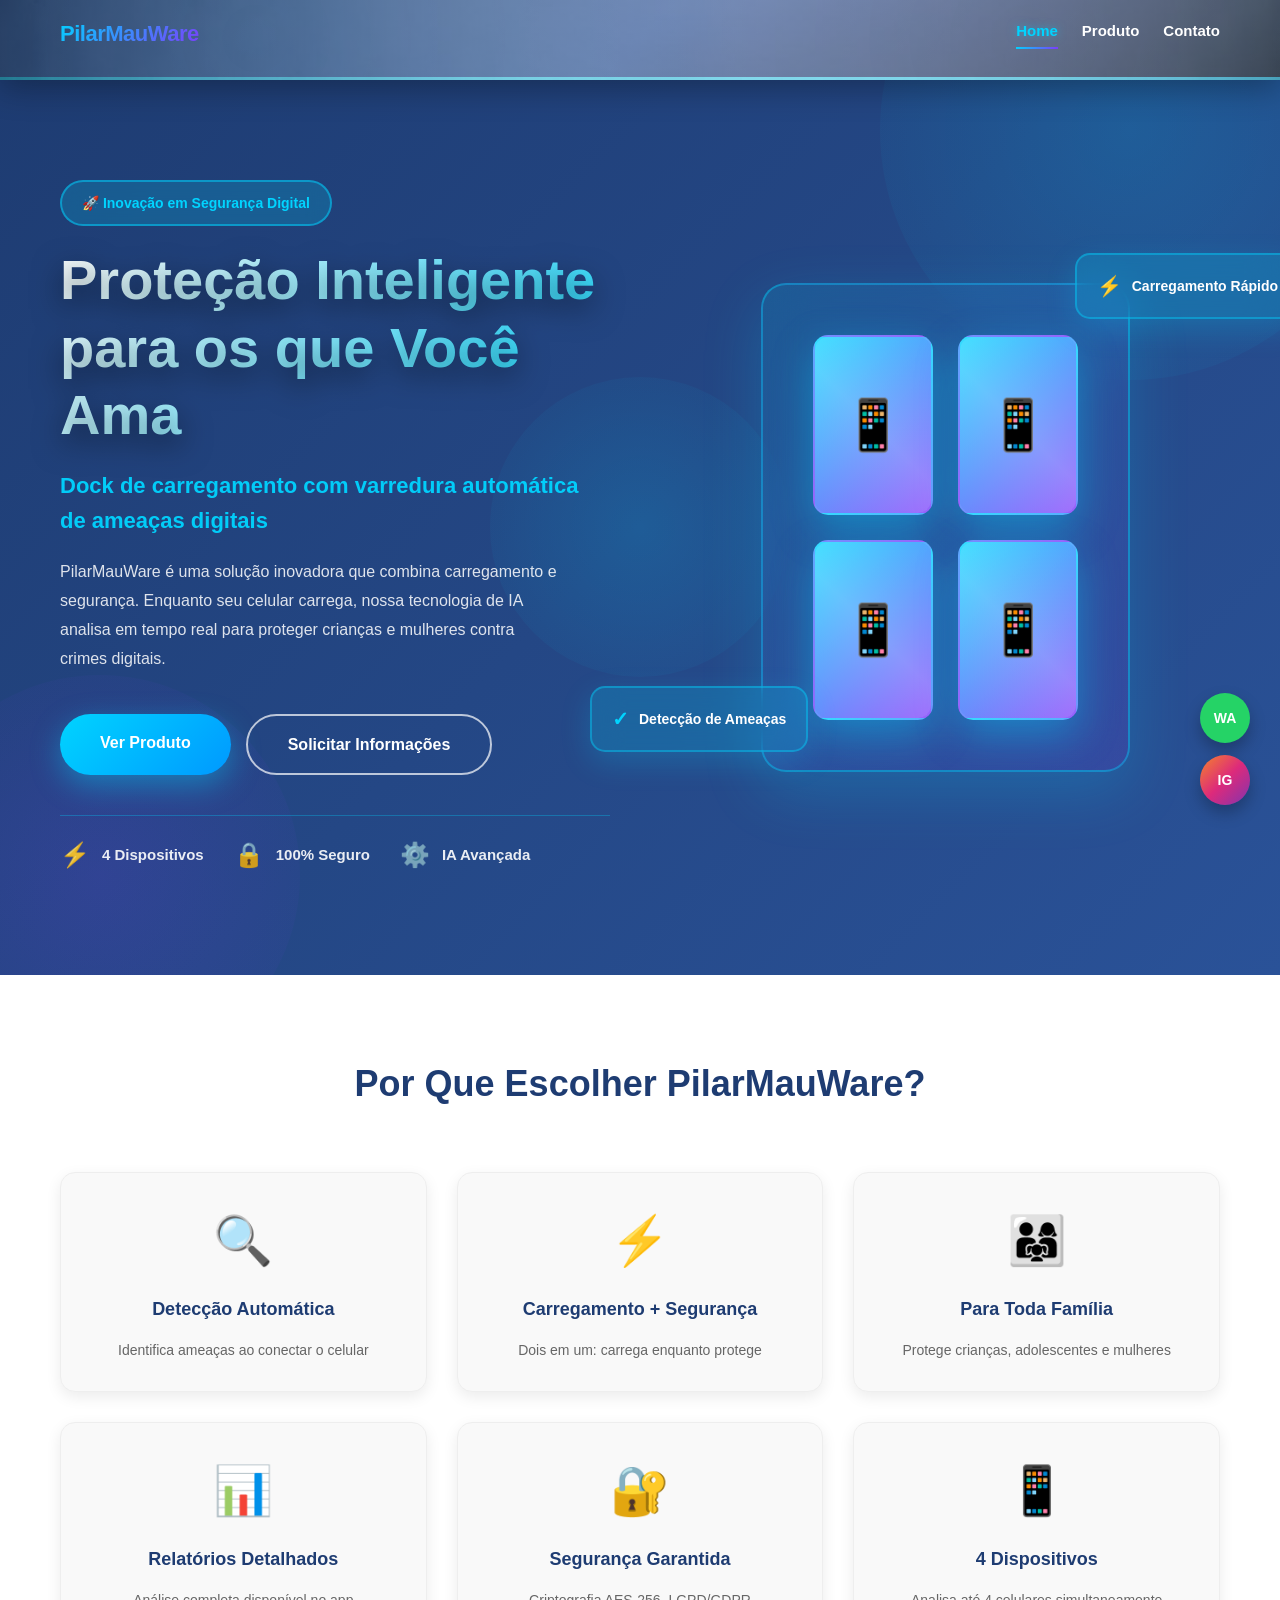
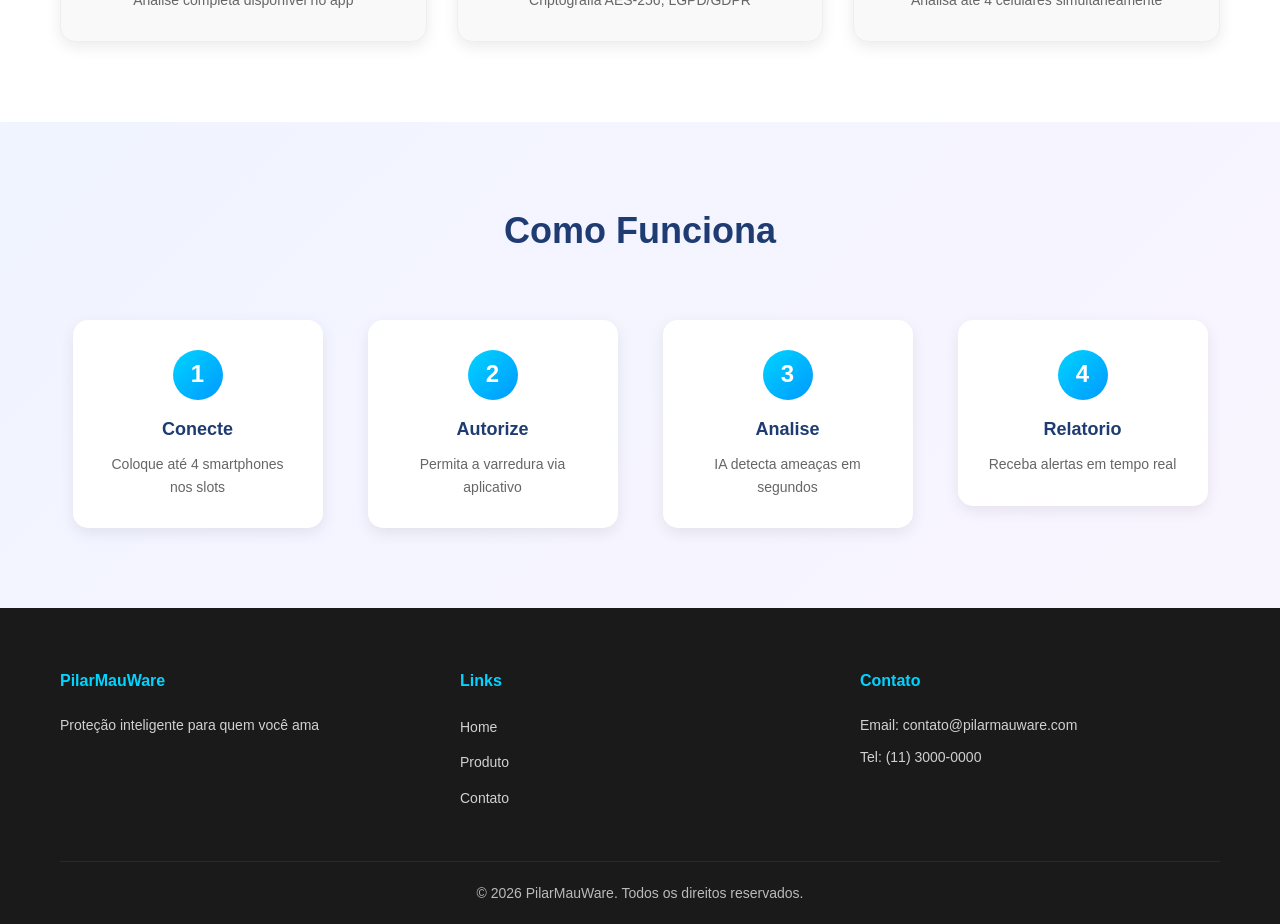
==== commit a0f428b0: "Add files via upload" ====
--- a/index.html
+++ b/index.html
@@ -203,6 +203,16 @@
         <span>↑</span>
     </button>
 
+    <!-- BOTÕES DE CONTATO RÁPIDO -->
+    <div class="social-float" aria-label="Contato rápido">
+        <a href="https://wa.me/5551980636909" target="_blank" rel="noopener noreferrer" class="social-btn whatsapp-btn" title="Falar no WhatsApp" aria-label="Falar no WhatsApp">
+            WA
+        </a>
+        <a href="https://instagram.com/isaacrmz_7" target="_blank" rel="noopener noreferrer" class="social-btn instagram-btn" title="Abrir Instagram" aria-label="Abrir Instagram">
+            IG
+        </a>
+    </div>
+
     <!-- JAVASCRIPT -->
     <script src="js/script.js"></script>
 </body>
--- a/css/style.css
+++ b/css/style.css
@@ -182,7 +182,7 @@
 }
 
 .hamburger {
-    display: flex;
+    display: none;
     flex-direction: column;
     background: none;
     border: none;
@@ -221,42 +221,27 @@
 }
 
 .nav-menu {
-    position: fixed;
-    top: 0;
-    left: 0;
-    right: 0;
-    bottom: 0;
-    width: 100vw;
-    height: 100vh;
-    background-image: url('../img/ChatGPT Image 20 de fev. de 2026, 16_58_26.png');
-    background-size: cover;
-    background-position: center;
-    background-attachment: fixed;
-    display: flex;
-    flex-direction: column;
-    gap: 40px;
-    padding: 80px 40px;
-    z-index: 99;
-    opacity: 0;
-    visibility: hidden;
-    pointer-events: none;
-    transition: opacity 0.5s cubic-bezier(0.4, 0, 0.2, 1),
-                visibility 0.5s cubic-bezier(0.4, 0, 0.2, 1);
-    justify-content: center;
+    position: static;
+    width: auto;
+    height: auto;
+    background: none;
+    display: flex;
+    flex-direction: row;
+    gap: 24px;
+    padding: 0;
+    z-index: auto;
+    opacity: 1;
+    visibility: visible;
+    pointer-events: auto;
+    transition: none;
+    justify-content: flex-end;
     align-items: center;
     margin: 0;
     list-style: none;
 }
 
 .nav-menu::before {
-    content: '';
-    position: absolute;
-    top: 0;
-    left: 0;
-    right: 0;
-    bottom: 0;
-    background: linear-gradient(135deg, rgba(30, 60, 114, 0.7) 0%, rgba(42, 82, 152, 0.7) 50%, rgba(15, 32, 39, 0.7) 100%);
-    z-index: -1;
+    content: none;
 }
 
 .nav-menu.active {
@@ -267,19 +252,19 @@
 
 .nav-menu li {
     width: auto;
-    animation: slideUp 0.6s ease-out backwards;
+    animation: none;
 }
 
 .nav-menu li:nth-child(1) {
-    animation-delay: 0.2s;
+    animation-delay: 0s;
 }
 
 .nav-menu li:nth-child(2) {
-    animation-delay: 0.4s;
+    animation-delay: 0s;
 }
 
 .nav-menu li:nth-child(3) {
-    animation-delay: 0.6s;
+    animation-delay: 0s;
 }
 
 @keyframes slideUp {
@@ -295,20 +280,94 @@
 
 .nav-menu .nav-link {
     display: inline-block;
-    padding: 20px 40px;
-    border-radius: 15px;
-    background: rgba(0, 212, 255, 0.2);
-    border: 2px solid rgba(0, 212, 255, 0.4);
-    font-size: 24px;
-    font-weight: 700;
+    padding: 0 0 6px 0;
+    border-radius: 0;
+    background: transparent;
+    border: none;
+    font-size: 15px;
+    font-weight: 600;
     transition: all 0.3s ease;
-    backdrop-filter: blur(15px);
+    backdrop-filter: none;
 }
 
 .nav-menu .nav-link:hover {
-    background: rgba(0, 212, 255, 0.4);
-    transform: scale(1.05);
-    box-shadow: 0 0 30px rgba(0, 212, 255, 0.6);
+    background: transparent;
+    transform: none;
+    box-shadow: none;
+}
+
+@media (max-width: 700px) {
+    .hamburger {
+        display: flex;
+    }
+
+    .nav-menu {
+        position: fixed;
+        top: 0;
+        left: 0;
+        right: 0;
+        bottom: 0;
+        width: 100vw;
+        height: 100vh;
+        background-image: url('../img/ChatGPT Image 20 de fev. de 2026, 16_58_26.png');
+        background-size: cover;
+        background-position: center;
+        background-attachment: fixed;
+        flex-direction: column;
+        gap: 40px;
+        padding: 80px 40px;
+        z-index: 99;
+        opacity: 0;
+        visibility: hidden;
+        pointer-events: none;
+        transition: opacity 0.5s cubic-bezier(0.4, 0, 0.2, 1),
+                    visibility 0.5s cubic-bezier(0.4, 0, 0.2, 1);
+        justify-content: center;
+        align-items: center;
+    }
+
+    .nav-menu::before {
+        content: '';
+        position: absolute;
+        top: 0;
+        left: 0;
+        right: 0;
+        bottom: 0;
+        background: linear-gradient(135deg, rgba(30, 60, 114, 0.7) 0%, rgba(42, 82, 152, 0.7) 50%, rgba(15, 32, 39, 0.7) 100%);
+        z-index: -1;
+    }
+
+    .nav-menu li {
+        animation: slideUp 0.6s ease-out backwards;
+    }
+
+    .nav-menu li:nth-child(1) {
+        animation-delay: 0.2s;
+    }
+
+    .nav-menu li:nth-child(2) {
+        animation-delay: 0.4s;
+    }
+
+    .nav-menu li:nth-child(3) {
+        animation-delay: 0.6s;
+    }
+
+    .nav-menu .nav-link {
+        padding: 20px 40px;
+        border-radius: 15px;
+        background: rgba(0, 212, 255, 0.2);
+        border: 2px solid rgba(0, 212, 255, 0.4);
+        font-size: 24px;
+        font-weight: 700;
+        backdrop-filter: blur(15px);
+    }
+
+    .nav-menu .nav-link:hover {
+        background: rgba(0, 212, 255, 0.4);
+        transform: scale(1.05);
+        box-shadow: 0 0 30px rgba(0, 212, 255, 0.6);
+    }
 }
 
 .main-content {
@@ -1622,6 +1681,46 @@
     pointer-events: auto;
 }
 
+/* ==================== BOTÕES FLUTUANTES DE CONTATO ==================== */
+
+.social-float {
+    position: fixed;
+    right: 30px;
+    bottom: 95px;
+    display: flex;
+    flex-direction: column;
+    gap: 12px;
+    z-index: 98;
+}
+
+.social-btn {
+    width: 50px;
+    height: 50px;
+    border-radius: 50%;
+    display: flex;
+    align-items: center;
+    justify-content: center;
+    color: #fff;
+    text-decoration: none;
+    font-weight: 700;
+    font-size: 14px;
+    box-shadow: 0 8px 16px rgba(0, 0, 0, 0.25);
+    transition: transform 0.3s ease, box-shadow 0.3s ease;
+}
+
+.social-btn:hover {
+    transform: translateY(-4px);
+    box-shadow: 0 12px 20px rgba(0, 0, 0, 0.3);
+}
+
+.whatsapp-btn {
+    background: #25d366;
+}
+
+.instagram-btn {
+    background: linear-gradient(135deg, #f58529 0%, #dd2a7b 50%, #8134af 100%);
+}
+
 @media (max-width: 768px) {
     .back-to-top {
         bottom: 20px;
@@ -1630,4 +1729,16 @@
         height: 45px;
         font-size: 20px;
     }
-}
+
+    .social-float {
+        right: 20px;
+        bottom: 80px;
+        gap: 10px;
+    }
+
+    .social-btn {
+        width: 42px;
+        height: 42px;
+        font-size: 12px;
+    }
+}
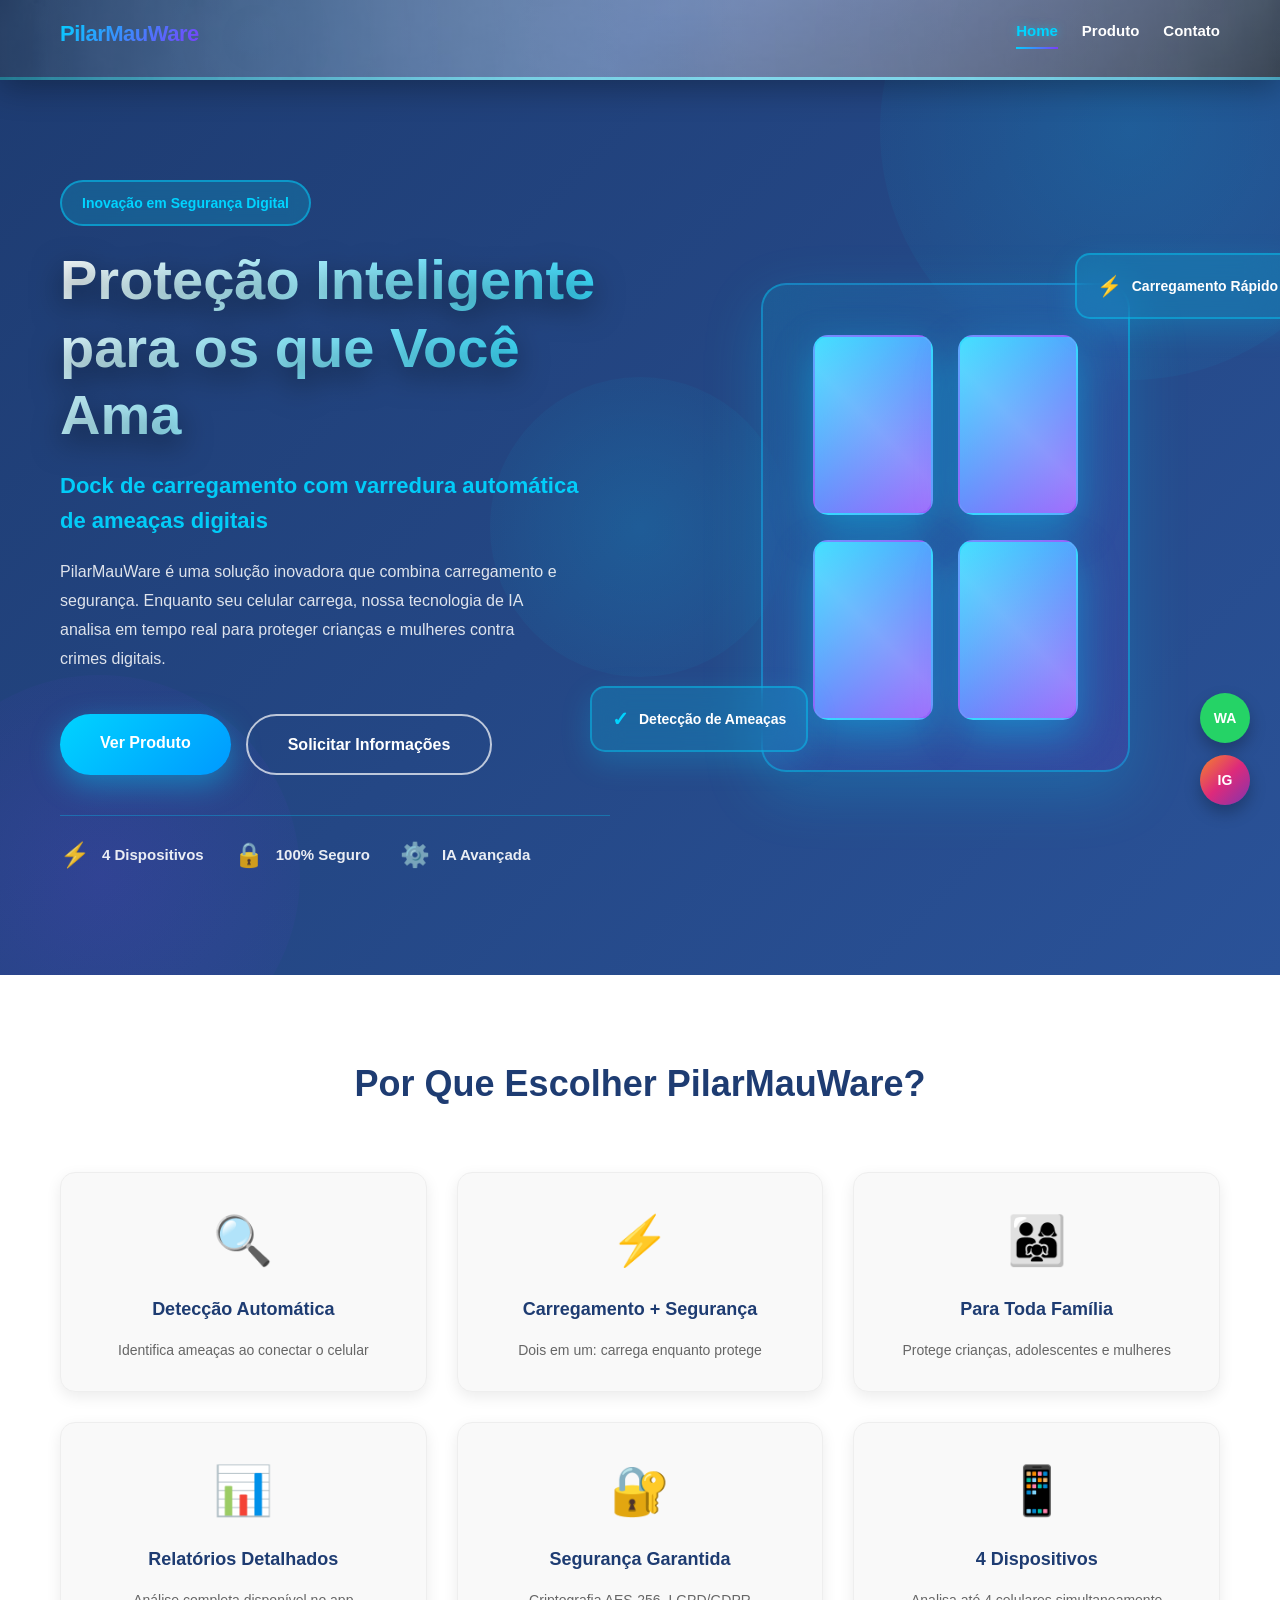
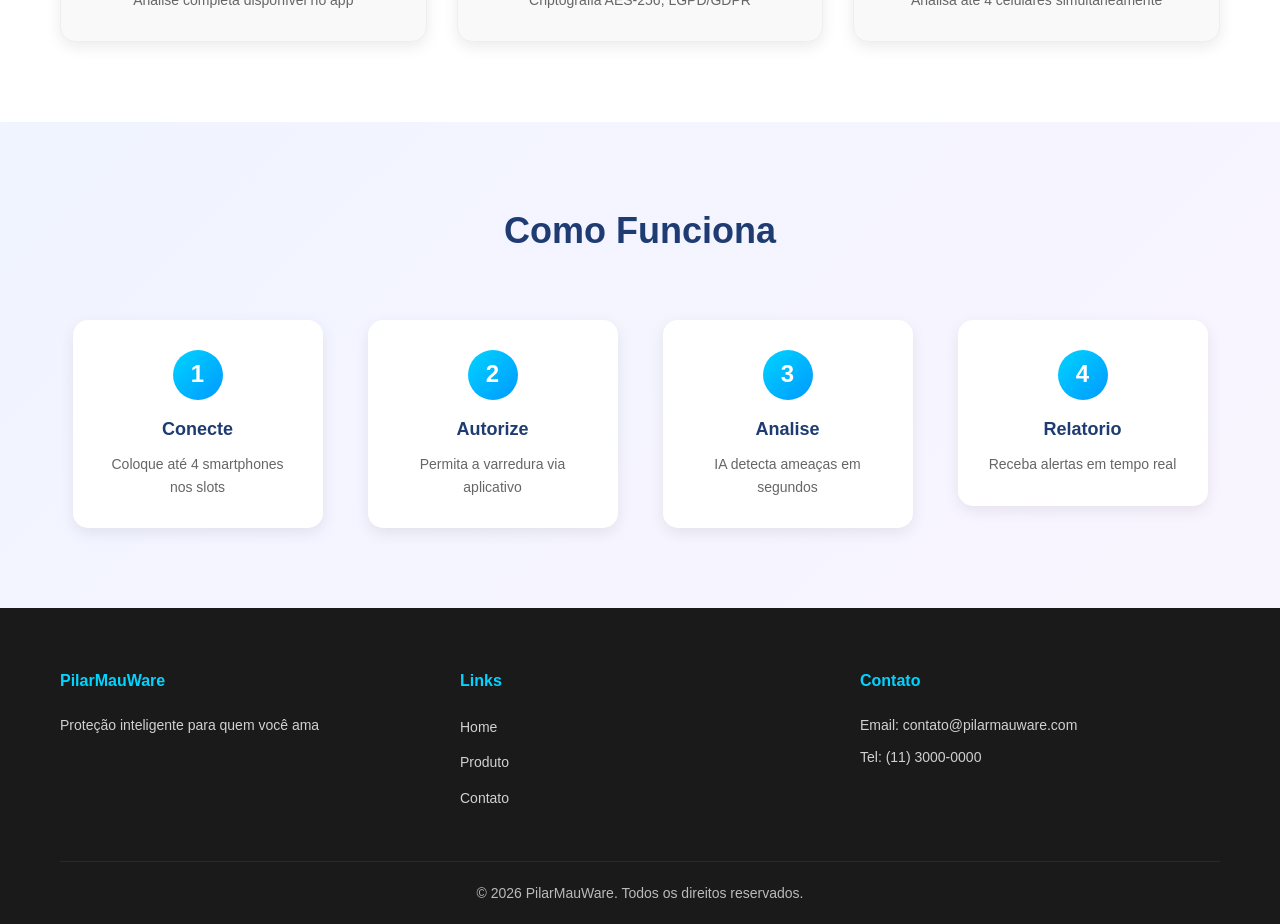
==== commit 9c4d40d0: "Remove superfluous emojis from site content Co-authored-by: IsaacRamosMNZ <165197510+IsaacRamosMNZ@u" ====
--- a/index.html
+++ b/index.html
@@ -48,7 +48,7 @@
             </div>
             <div class="container">
                 <div class="hero-content">
-                    <div class="hero-badge">🚀 Inovação em Segurança Digital</div>
+                    <div class="hero-badge">Inovação em Segurança Digital</div>
                     <h1 class="hero-title">Proteção Inteligente para os que Você Ama</h1>
                     <p class="hero-subtitle">Dock de carregamento com varredura automática de ameaças digitais</p>
                     <p class="hero-description">
@@ -78,16 +78,16 @@
                 <div class="hero-image">
                     <div class="dock-mockup">
                         <div class="slot slot-1">
-                            <div class="phone-icon">📱</div>
+                            <div class="phone-icon"></div>
                         </div>
                         <div class="slot slot-2">
-                            <div class="phone-icon">📱</div>
+                            <div class="phone-icon"></div>
                         </div>
                         <div class="slot slot-3">
-                            <div class="phone-icon">📱</div>
+                            <div class="phone-icon"></div>
                         </div>
                         <div class="slot slot-4">
-                            <div class="phone-icon">📱</div>
+                            <div class="phone-icon"></div>
                         </div>
                     </div>
                     <div class="floating-card card-1">
